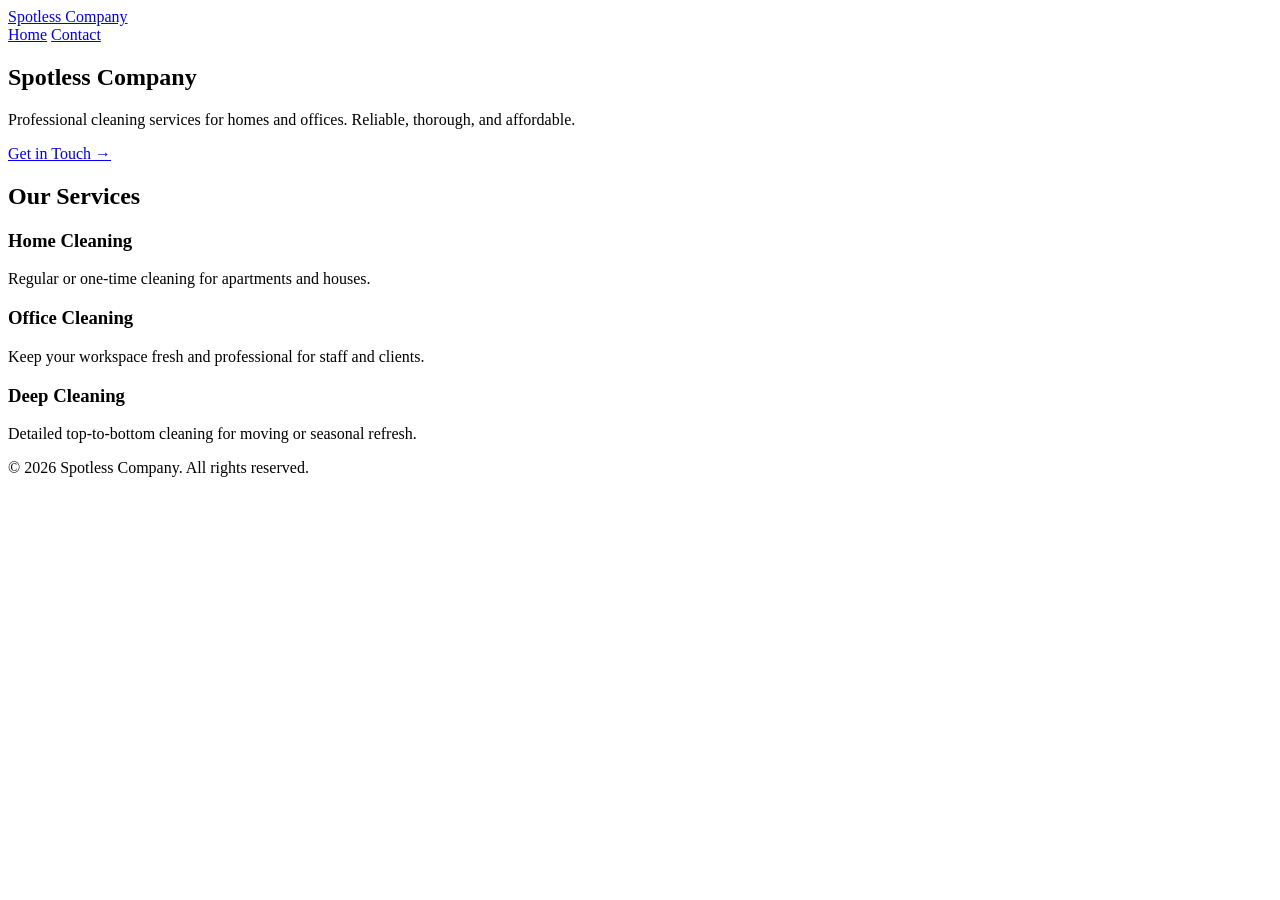
==== index.html @ 6c583b2a "add index.html" ====
<!DOCTYPE html>
<html lang="en">
<head>
  <meta charset="UTF-8">
  <meta name="viewport" content="width=device-width, initial-scale=1.0">
  <title>Spotless Company - Home</title>
  <link rel="stylesheet" href="style.css">
</head>
<body>
  <nav>
    <a class="brand" href="index.html">Spotless Company</a>
    <div class="links">
      <a href="index.html">Home</a>
      <a href="contact.html">Contact</a>
    </div>
  </nav>

  <main>
    <section class="hero">
      <h1>Spotless Company</h1>
      <p>Professional cleaning services for homes and offices. Reliable, thorough, and affordable.</p>
      <a href="contact.html" class="btn">Get in Touch →</a>
    </section>

    <section class="services">
      <h2>Our Services</h2>
      <div class="cards">
        <div class="card">
          <h3>Home Cleaning</h3>
          <p>Regular or one-time cleaning for apartments and houses.</p>
        </div>
        <div class="card">
          <h3>Office Cleaning</h3>
          <p>Keep your workspace fresh and professional for staff and clients.</p>
        </div>
        <div class="card">
          <h3>Deep Cleaning</h3>
          <p>Detailed top-to-bottom cleaning for moving or seasonal refresh.</p>
        </div>
      </div>
    </section>
  </main>

  <footer>© 2026 Spotless Company. All rights reserved.</footer>
</body>
</html>
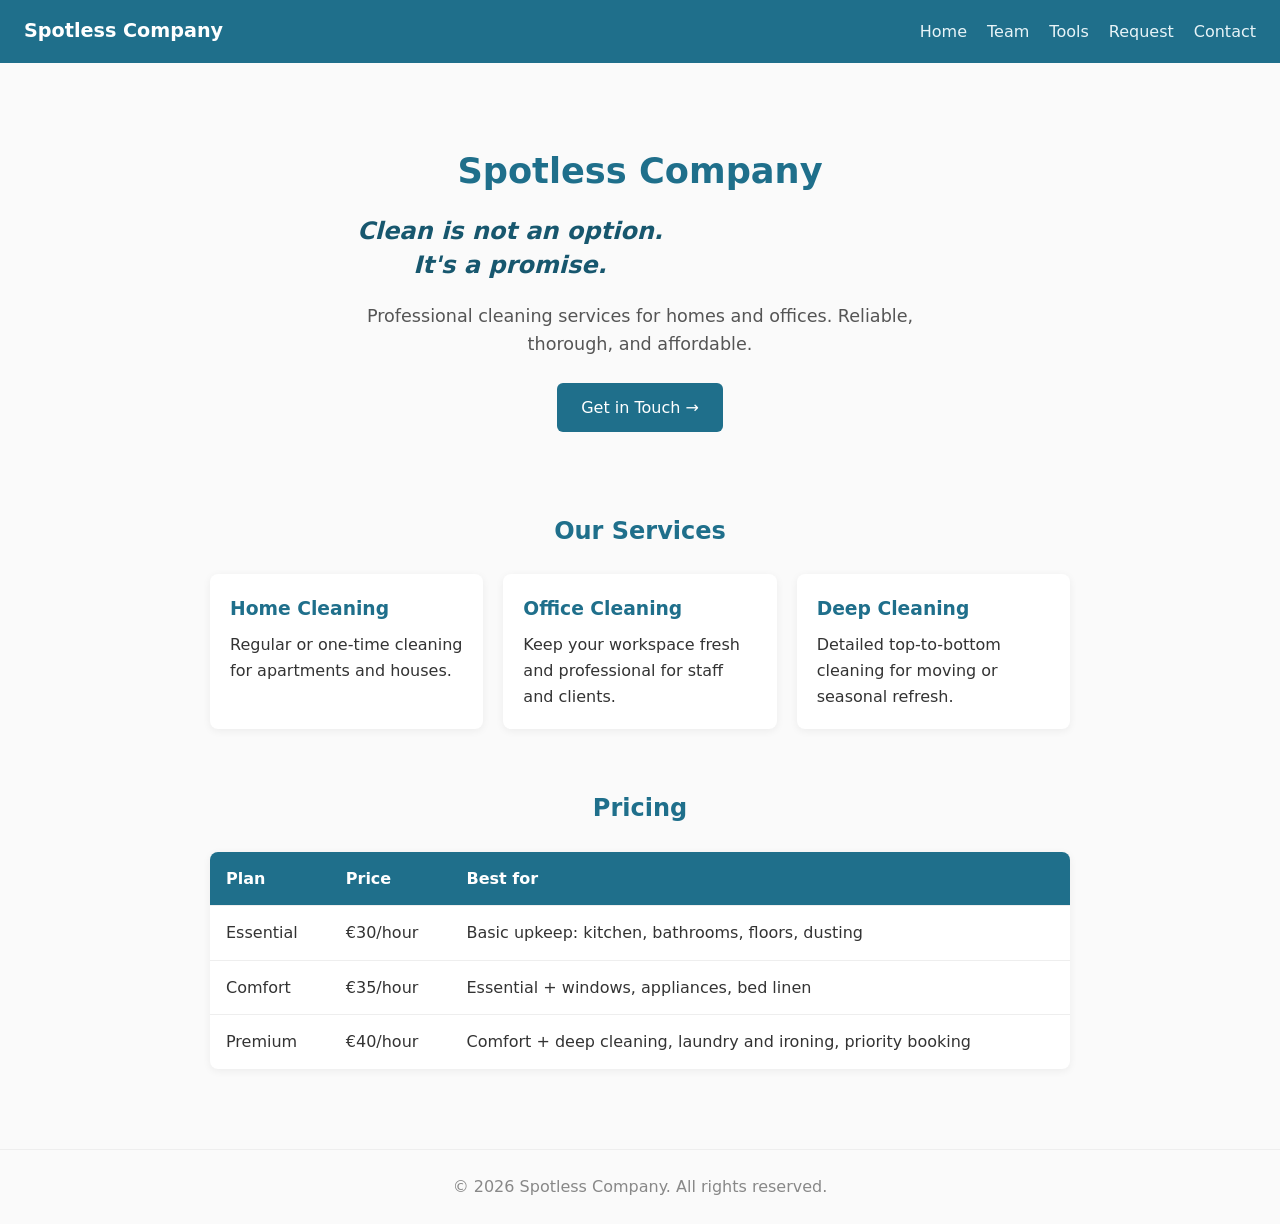
==== commit 490638b0: "Update index.html" ====
--- a/index.html
+++ b/index.html
@@ -11,6 +11,9 @@
     <a class="brand" href="index.html">Spotless Company</a>
     <div class="links">
       <a href="index.html">Home</a>
+      <a href="team.html">Team</a>
+      <a href="tools.html">Tools</a>
+      <a href="request.html">Request</a>
       <a href="contact.html">Contact</a>
     </div>
   </nav>
@@ -18,6 +21,7 @@
   <main>
     <section class="hero">
       <h1>Spotless Company</h1>
+      <p class="slogan">Clean is not an option.<br>It's a promise.</p>
       <p>Professional cleaning services for homes and offices. Reliable, thorough, and affordable.</p>
       <a href="contact.html" class="btn">Get in Touch →</a>
     </section>
@@ -39,6 +43,38 @@
         </div>
       </div>
     </section>
+
+    <section class="pricing">
+      <h2>Pricing</h2>
+      <div class="table-wrap">
+        <table class="price-table">
+          <thead>
+            <tr>
+              <th>Plan</th>
+              <th>Price</th>
+              <th>Best for</th>
+            </tr>
+          </thead>
+          <tbody>
+            <tr>
+              <td class="plan-name">Essential</td>
+              <td class="price">€30/hour</td>
+              <td>Basic upkeep: kitchen, bathrooms, floors, dusting</td>
+            </tr>
+            <tr>
+              <td class="plan-name">Comfort</td>
+              <td class="price">€35/hour</td>
+              <td>Essential + windows, appliances, bed linen</td>
+            </tr>
+            <tr>
+              <td class="plan-name">Premium</td>
+              <td class="price">€40/hour</td>
+              <td>Comfort + deep cleaning, laundry and ironing, priority booking</td>
+            </tr>
+          </tbody>
+        </table>
+      </div>
+    </section>
   </main>
 
   <footer>© 2026 Spotless Company. All rights reserved.</footer>
--- a/style.css
+++ b/style.css
@@ -0,0 +1,118 @@
+* { box-sizing: border-box; margin: 0; padding: 0; }
+body { font-family: system-ui, sans-serif; line-height: 1.6; color: #333; background: #fafafa; }
+
+nav {
+  display: flex; justify-content: space-between; align-items: center;
+  padding: 16px 24px; background: #1f6f8b; flex-wrap: wrap; gap: 10px;
+}
+nav .brand { color: #fff; font-weight: 700; font-size: 1.2rem; text-decoration: none; }
+nav .links { display: flex; gap: 20px; flex-wrap: wrap; }
+nav .links a { color: #e8f4f8; text-decoration: none; }
+nav .links a:hover { text-decoration: underline; }
+
+main { max-width: 900px; margin: 0 auto; padding: 40px 20px; }
+
+/* Hero */
+.hero { text-align: center; padding: 40px 0 20px; }
+.hero h1 { font-size: 2.2rem; margin-bottom: 12px; color: #1f6f8b; }
+.hero .slogan {
+  font-size: 1.5rem; font-weight: 700; font-style: italic;
+  color: #17576e; margin: 16px 0 20px; line-height: 1.4;
+}
+.hero p { font-size: 1.1rem; color: #555; max-width: 600px; margin: 0 auto; }
+
+.btn {
+  display: inline-block; margin-top: 24px; padding: 12px 24px;
+  background: #1f6f8b; color: #fff; text-decoration: none; border-radius: 6px;
+}
+.btn:hover { background: #17576e; }
+
+/* Services */
+.services { margin-top: 60px; }
+.services h2 { text-align: center; margin-bottom: 24px; color: #1f6f8b; }
+.cards { display: flex; gap: 20px; flex-wrap: wrap; }
+.card {
+  flex: 1 1 240px; background: #fff; padding: 20px;
+  border-radius: 8px; box-shadow: 0 2px 8px rgba(0,0,0,0.06);
+}
+.card h3 { margin-bottom: 8px; color: #1f6f8b; }
+
+/* Pricing table */
+.pricing { margin-top: 60px; }
+.pricing h2 { text-align: center; margin-bottom: 24px; color: #1f6f8b; }
+.price-table {
+  width: 100%; border-collapse: collapse; background: #fff;
+  border-radius: 8px; overflow: hidden; box-shadow: 0 2px 8px rgba(0,0,0,0.06);
+}
+.price-table th, .price-table td {
+  padding: 14px 16px; text-align: left; border-bottom: 1px solid #eee;
+}
+.price-table th {
+  background: #1f6f8b; color: #fff; font-weight: 600;
+}
+.price-table tbody tr:last-child td { border-bottom: none; }
+.price-table tbody tr:hover { background: #f0f7fa; }
+
+/* Team */
+.team h1, .tools h1 { color: #1f6f8b; margin-bottom: 8px; }
+.intro { color: #555; margin-bottom: 30px; }
+.team-grid { display: flex; gap: 24px; flex-wrap: wrap; }
+.team-card {
+  flex: 1 1 300px; background: #fff; padding: 24px;
+  border-radius: 10px; box-shadow: 0 2px 10px rgba(0,0,0,0.06);
+}
+.avatar {
+  width: 72px; height: 72px; border-radius: 50%;
+  background: #1f6f8b; color: #fff; display: flex;
+  align-items: center; justify-content: center;
+  font-weight: 700; font-size: 1.3rem; margin-bottom: 14px;
+}
+.team-card h2 { font-size: 1.2rem; color: #17576e; margin-bottom: 4px; }
+.team-card .role { font-weight: 600; color: #27ae60; margin-bottom: 10px; }
+.certs { display: flex; flex-direction: column; gap: 6px; margin-top: 14px; }
+.cert {
+  display: inline-block; background: #e8f4f8; color: #17576e;
+  padding: 6px 10px; border-radius: 6px; font-size: 0.9rem;
+  border-left: 3px solid #27ae60;
+}
+
+/* Tools */
+.tools-grid { display: grid; grid-template-columns: repeat(auto-fill, minmax(240px, 1fr)); gap: 20px; }
+.tool-card {
+  background: #fff; padding: 20px; border-radius: 10px;
+  box-shadow: 0 2px 10px rgba(0,0,0,0.06); text-align: center;
+}
+.tool-icon { font-size: 2.4rem; margin-bottom: 10px; }
+.tool-card h3 { color: #1f6f8b; margin-bottom: 8px; }
+
+/* Contact */
+.contact { max-width: 600px; margin: 0 auto; }
+.contact h1 { color: #1f6f8b; margin-bottom: 8px; }
+.contact p { color: #555; margin-bottom: 8px; }
+
+form { display: flex; flex-direction: column; gap: 16px; margin-top: 24px; }
+label { display: flex; flex-direction: column; gap: 6px; font-weight: 600; }
+input, textarea {
+  padding: 10px; border: 1px solid #ccc; border-radius: 6px;
+  font-size: 16px; font-family: inherit;
+}
+input:focus, textarea:focus { outline: none; border-color: #1f6f8b; }
+button {
+  padding: 12px; background: #27ae60; color: #fff;
+  border: none; border-radius: 6px; font-size: 16px; cursor: pointer;
+}
+button:hover { background: #219150; }
+
+footer {
+  text-align: center; padding: 24px; color: #888;
+  border-top: 1px solid #eee; margin-top: 40px;
+}
+
+@media (max-width: 600px) {
+  nav { flex-direction: column; align-items: flex-start; }
+  main { padding: 24px 16px; }
+  .hero h1 { font-size: 1.8rem; }
+  .hero .slogan { font-size: 1.2rem; }
+  .cards, .team-grid { flex-direction: column; }
+  .price-table th, .price-table td { padding: 10px 8px; font-size: 0.9rem; }
+}
